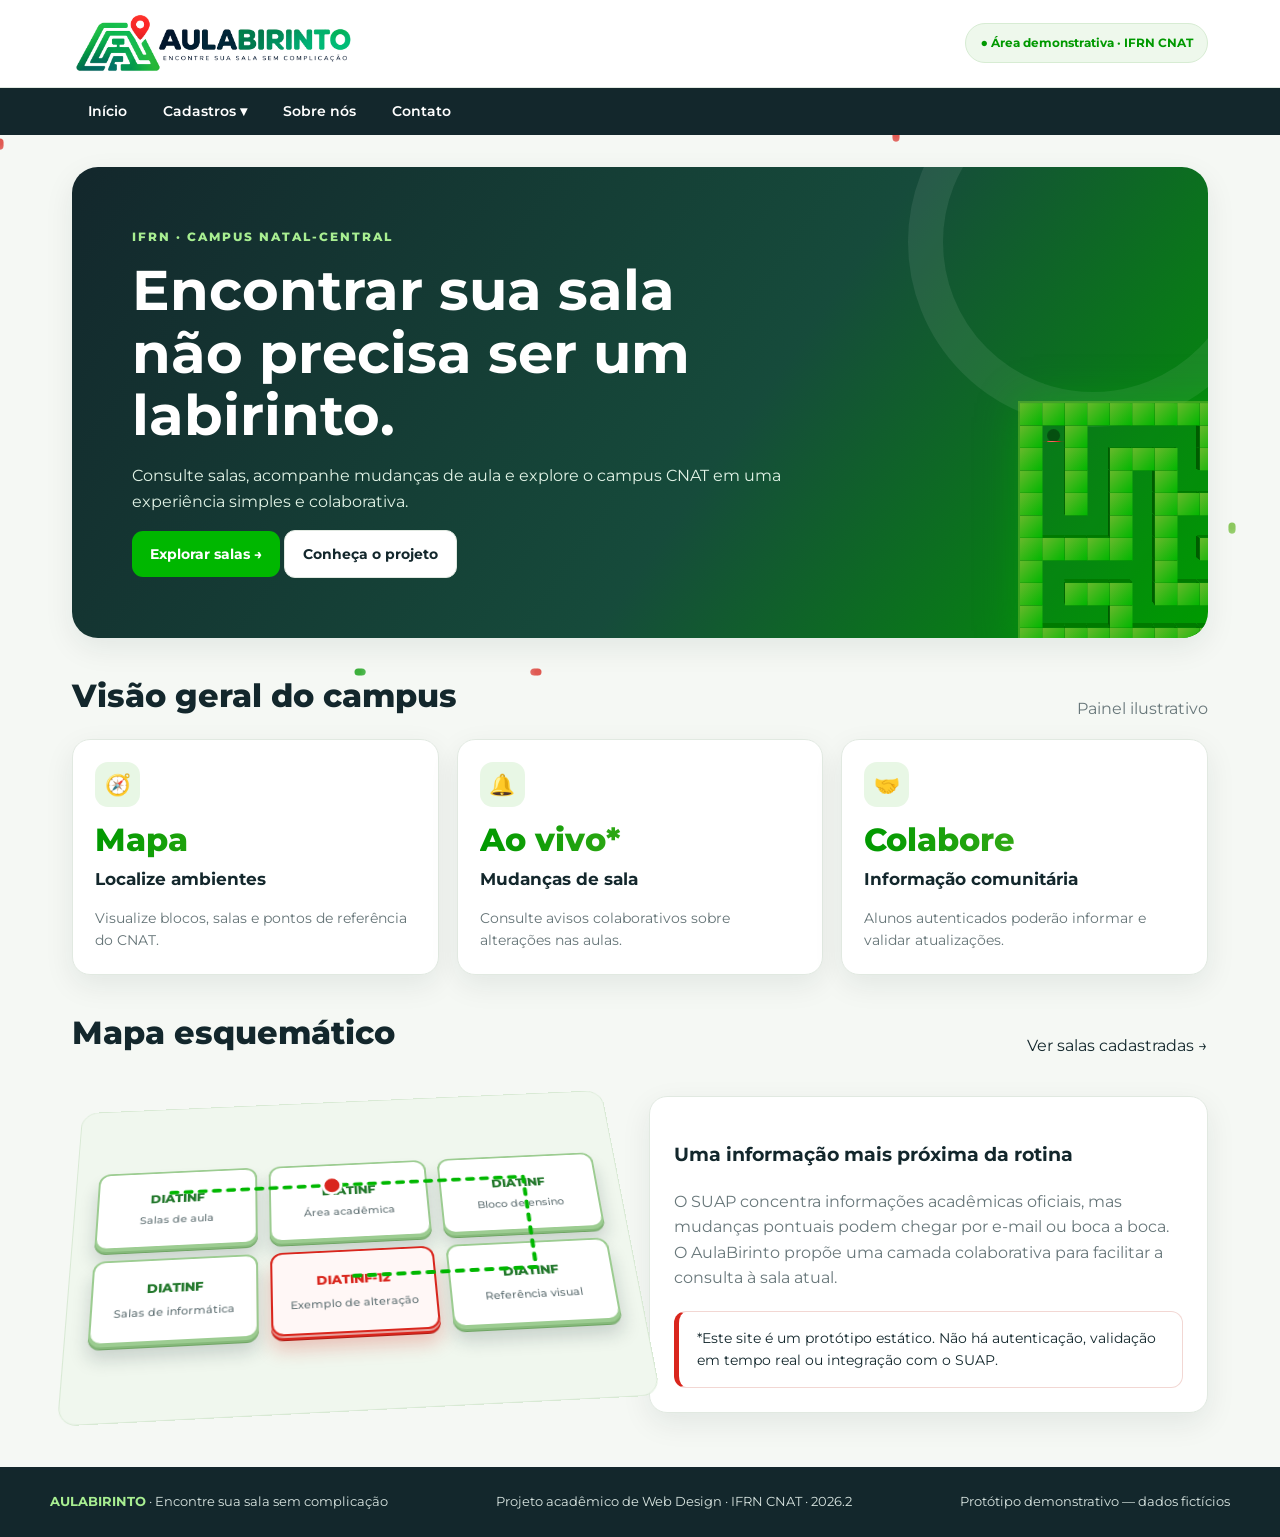
==== AulaBirinto_DIATINF_animado/index.html @ 0622b38f "Adiciona projeto Aula Birinto animado" ====
<!DOCTYPE html>
<html lang="pt-BR"><head><meta charset="UTF-8"><meta name="viewport" content="width=device-width, initial-scale=1.0"><meta name="description" content="AulaBirinto - encontre sua sala sem complicação no IFRN CNAT"><title>Início | AulaBirinto</title><link rel="stylesheet" href="css/styles.css"><link rel="stylesheet" href="css/animations.css"></head>
<body><header class="topbar"><div class="top-inner"><a class="brand" href="index.html"><img src="images/logo.png" alt="AulaBirinto — encontre sua sala sem complicação"></a><div class="user-chip">● Área demonstrativa · IFRN CNAT</div></div></header>
<nav aria-label="Navegação principal"><div class="nav-inner">
<a href="index.html">Início</a>
<div class="dropdown"><a class="dropdown-label" href="cadastro1.html">Cadastros ▾</a><div class="submenu">
<a href="cadastro1.html">Salas de aula</a><a href="cadastro2.html">Turmas</a><a href="cadastro3.html">Avisos de mudança</a></div></div>
<a href="sobre.html">Sobre nós</a><a href="contato.html">Contato</a></div></nav><main class="container"><section class="hero"><div class="eyebrow">IFRN · Campus Natal-Central</div><h1>Encontrar sua sala<br>não precisa ser um labirinto.</h1><p>Consulte salas, acompanhe mudanças de aula e explore o campus CNAT em uma experiência simples e colaborativa.</p><a class="btn" href="cadastro1.html">Explorar salas →</a> <a class="btn secondary" href="sobre.html">Conheça o projeto</a></section>
<div class="section-head"><h2>Visão geral do campus</h2><span class="muted">Painel ilustrativo</span></div>
<section class="cards"><article class="card"><div class="card-icon">🧭</div><div class="metric">Mapa</div><h3>Localize ambientes</h3><p>Visualize blocos, salas e pontos de referência do CNAT.</p></article><article class="card"><div class="card-icon">🔔</div><div class="metric">Ao vivo*</div><h3>Mudanças de sala</h3><p>Consulte avisos colaborativos sobre alterações nas aulas.</p></article><article class="card"><div class="card-icon">🤝</div><div class="metric">Colabore</div><h3>Informação comunitária</h3><p>Alunos autenticados poderão informar e validar atualizações.</p></article></section>
<div class="section-head"><h2>Mapa esquemático</h2><a href="cadastro1.html">Ver salas cadastradas →</a></div><section class="two-col"><div class="map-preview" aria-label="Representação esquemática dos blocos"><div class="block">DIATINF<small>Salas de aula</small></div><div class="block">DIATINF<small>Área acadêmica</small></div><div class="block">DIATINF<small>Bloco de ensino</small></div><div class="block">DIATINF<small>Salas de informática</small></div><div class="block highlight">DIATINF-12<small>Exemplo de alteração</small></div><div class="block">DIATINF<small>Referência visual</small></div></div><div class="panel"><h3>Uma informação mais próxima da rotina</h3><p class="muted">O SUAP concentra informações acadêmicas oficiais, mas mudanças pontuais podem chegar por e-mail ou boca a boca. O AulaBirinto propõe uma camada colaborativa para facilitar a consulta à sala atual.</p><div class="notice">*Este site é um protótipo estático. Não há autenticação, validação em tempo real ou integração com o SUAP.</div></div></section></main>
<footer><div class="footer-inner"><div><strong>AULABIRINTO</strong> · Encontre sua sala sem complicação</div><div>Projeto acadêmico de Web Design · IFRN CNAT · 2026.2</div><div>Protótipo demonstrativo — dados fictícios</div></div></footer><script src="js/animations.js" defer></script></body></html>
---- AulaBirinto_DIATINF_animado/css/styles.css ----
@import url('https://fonts.googleapis.com/css2?family=Montserrat:wght@400;500;600;700;800&display=swap');
:root{--green:#009900;--green2:#00b700;--lime:#68b92c;--red:#d9261d;--ink:#13272c;--taupe:#7f7460;--paper:#f5f8f4;--white:#fff;--line:#e1e9e1;--shadow:0 10px 30px rgba(19,39,44,.08);--radius:18px}
*{box-sizing:border-box}html{scroll-behavior:smooth}body{margin:0;font-family:Montserrat,Arial,sans-serif;background:var(--paper);color:var(--ink);line-height:1.6}a{color:inherit;text-decoration:none}a:hover{color:var(--green)}a:focus-visible,button:focus-visible,input:focus-visible,textarea:focus-visible{outline:3px solid var(--red);outline-offset:3px}
.topbar{background:#fff;border-bottom:1px solid var(--line);position:sticky;top:0;z-index:20}.top-inner{max-width:1180px;margin:auto;padding:12px 22px;display:flex;align-items:center;justify-content:space-between;gap:24px}.brand img{width:285px;max-width:100%;display:block}.user-chip{background:#eef8ec;border:1px solid #d7ecd3;color:var(--green);font-size:.78rem;font-weight:700;border-radius:30px;padding:9px 14px;white-space:nowrap}
nav{background:var(--ink);color:white}.nav-inner{max-width:1180px;margin:auto;padding:0 22px;display:flex;align-items:center;gap:4px}.nav-inner>a,.dropdown-label{display:block;padding:13px 16px;font-weight:600;font-size:.85rem;color:#fff}.nav-inner>a:hover,.dropdown-label:hover{background:#214147;color:#fff}.dropdown{position:relative}.submenu{display:none;position:absolute;top:100%;left:0;min-width:220px;background:white;color:var(--ink);box-shadow:var(--shadow);border:1px solid var(--line);border-radius:0 0 12px 12px;z-index:30}.submenu a{display:block;padding:12px 16px;font-size:.84rem}.submenu a:hover{background:#eff9ec;color:var(--green)}.dropdown:hover .submenu,.dropdown:focus-within .submenu{display:block}
.container{max-width:1180px;margin:0 auto;padding:32px 22px 54px}.hero{position:relative;overflow:hidden;background:linear-gradient(125deg,#13272c 0%,#164b3b 58%,#009900 100%);border-radius:26px;color:white;padding:clamp(28px,5vw,60px);box-shadow:var(--shadow)}.hero:after{content:"";position:absolute;width:300px;height:300px;border:35px solid rgba(255,255,255,.08);border-radius:50%;right:-70px;top:-110px}.eyebrow{color:#a8ee91;font-size:.76rem;letter-spacing:2px;text-transform:uppercase;font-weight:800}.hero h1{font-size:clamp(2rem,5vw,3.5rem);line-height:1.12;margin:12px 0 16px;max-width:700px}.hero p{max-width:650px;color:#e1f3e6}.btn{display:inline-flex;align-items:center;justify-content:center;background:var(--green2);color:white;padding:12px 18px;border-radius:11px;font-weight:700;font-size:.86rem;border:0;cursor:pointer;transition:.2s}.btn:hover{transform:translateY(-2px);background:var(--lime);color:#fff}.btn.secondary{background:white;color:var(--ink);border:1px solid var(--line)}
.section-head{display:flex;align-items:end;justify-content:space-between;gap:16px;margin:32px 0 18px}.section-head h2,.page-title{margin:0;font-size:clamp(1.45rem,3vw,2rem);font-weight:800}.muted{color:#68777a}.cards{display:grid;grid-template-columns:repeat(3,minmax(0,1fr));gap:18px}.card{background:white;border:1px solid var(--line);border-radius:var(--radius);padding:22px;box-shadow:var(--shadow);transition:transform .2s}.card:hover{transform:translateY(-3px)}.card-icon{width:45px;height:45px;border-radius:13px;background:#e8f7e5;display:grid;place-items:center;font-size:1.3rem;margin-bottom:12px}.card h3{margin:5px 0 8px;font-size:1.05rem}.metric{font-size:2rem;font-weight:800;color:var(--green);line-height:1.3}.card p{font-size:.88rem;color:#657477;margin-bottom:0}
.notice{background:#fff;border:1px solid #f2d7d3;border-left:5px solid var(--red);padding:15px 18px;border-radius:12px;margin-top:20px;font-size:.88rem}.page-intro{margin:8px 0 24px;max-width:780px;color:#657477}.panel{background:white;border:1px solid var(--line);border-radius:var(--radius);padding:24px;box-shadow:var(--shadow);margin-top:20px}.table-wrap{overflow-x:auto;border-radius:14px;border:1px solid var(--line);background:white}.data-table{width:100%;border-collapse:collapse;min-width:680px}.data-table th{background:#13272c;color:#fff;text-align:left;font-size:.78rem;letter-spacing:.3px;padding:15px}.data-table td{padding:14px 15px;border-bottom:1px solid var(--line);font-size:.84rem}.data-table tbody tr:nth-child(even){background:#f6faf5}.data-table tbody tr:hover{background:#eaf7e8}.status{display:inline-block;padding:5px 10px;border-radius:30px;font-size:.72rem;font-weight:800}.active{background:#e1f6df;color:#087c25}.pending{background:#fff3d7;color:#946100}.inactive{background:#fde6e3;color:#b42318}
.two-col{display:grid;grid-template-columns:1fr 1fr;gap:18px}.map-preview{min-height:300px;background:#f0f7ee;border:1px solid #d8e9d4;border-radius:18px;padding:22px;display:grid;grid-template-columns:repeat(3,1fr);gap:12px;align-content:center}.block{background:white;border:2px solid #9ccc91;border-radius:12px;padding:20px 8px;text-align:center;font-size:.8rem;font-weight:800;color:#23782c;box-shadow:0 4px 12px #13272c0c}.block.highlight{border-color:var(--red);color:var(--red);background:#fff7f6}.block small{display:block;font-weight:500;color:#647477;margin-top:5px}
ul.clean{padding-left:20px}ul.clean li{margin:8px 0}.contact-grid{display:grid;grid-template-columns:.8fr 1.2fr;gap:20px}.form-grid{display:grid;gap:14px}.form-grid label{font-size:.82rem;font-weight:700}.form-grid input,.form-grid textarea{width:100%;margin-top:6px;border:1px solid #cbd8d0;border-radius:10px;padding:12px;font:inherit;font-size:.9rem;background:#fbfdfb}.form-grid textarea{min-height:130px;resize:vertical}
footer{background:var(--ink);color:#d9e5e1;padding:25px 22px}.footer-inner{max-width:1180px;margin:auto;display:flex;justify-content:space-between;gap:15px;flex-wrap:wrap;font-size:.8rem}.footer-inner strong{color:#a8ee91}
@media(max-width:800px){.top-inner{flex-wrap:wrap}.brand img{width:250px}.nav-inner{flex-wrap:wrap;padding:0 10px}.nav-inner>a,.dropdown-label{padding:11px 12px}.cards{grid-template-columns:repeat(2,minmax(0,1fr))}.two-col,.contact-grid{grid-template-columns:1fr}.container{padding-top:24px}}
@media(max-width:520px){.top-inner{padding:10px 16px}.user-chip{font-size:.68rem}.nav-inner{gap:0}.nav-inner>a,.dropdown-label{font-size:.76rem;padding:10px 9px}.submenu{min-width:190px}.container{padding:20px 14px 38px}.hero{border-radius:18px;padding:25px 20px}.cards{grid-template-columns:1fr}.section-head{align-items:start;flex-direction:column}.panel{padding:17px}.map-preview{grid-template-columns:repeat(2,1fr);padding:14px}.footer-inner{flex-direction:column}}
@media(prefers-reduced-motion:reduce){*{scroll-behavior:auto!important;transition:none!important;animation:none!important}}
---- AulaBirinto_DIATINF_animado/css/animations.css ----
/* AulaBirinto / DIATINF — animações 2D e 3D (usa as cores e a fonte do styles.css) */
@keyframes up{from{opacity:0;transform:translateY(28px)}to{opacity:1;transform:none}}
@keyframes drop{from{opacity:0;transform:translateY(-100%)}to{opacity:1;transform:none}}
@keyframes rv{from{opacity:0;transform:var(--t,translateY(26px))}to{opacity:1;transform:none}}
@keyframes spin{to{transform:rotate(360deg)}}
@keyframes ping{0%{box-shadow:0 0 0 0 rgba(217,38,29,.45)}80%,100%{box-shadow:0 0 0 18px rgba(217,38,29,0)}}
@keyframes blink{50%{opacity:.25}}
@keyframes bob{from{transform:translateZ(4px)}to{transform:translateZ(20px)}}
@keyframes march{to{stroke-dashoffset:-28}}
@keyframes grow{from{transform:scale3d(1,1,.001)}to{transform:scale3d(1,1,1)}}
@keyframes m3spin{from{transform:translate(-50%,-50%) rotateX(58deg) rotateZ(-64deg)}to{transform:translate(-50%,-50%) rotateX(58deg) rotateZ(-14deg)}}
@keyframes pulse3{0%,100%{transform:scale(.7);opacity:.9}50%{transform:scale(1.25);opacity:.35}}

/* 2D — entrada e microinterações */
.topbar{animation:drop .6s cubic-bezier(.2,.7,.2,1) both}
nav{position:relative;z-index:10;animation:up .6s .15s backwards}
.brand img{transition:transform .3s}.brand:hover img{transform:scale(1.04) rotate(-1.5deg)}
.nav-inner>a,.dropdown-label{position:relative}
.nav-inner>a:after,.dropdown-label:after{content:"";position:absolute;left:16px;right:16px;bottom:6px;height:2px;background:var(--red);transform:scaleX(0);transform-origin:left;transition:transform .3s}
.nav-inner>a:hover:after,.dropdown-label:hover:after{transform:scaleX(1)}
.submenu{animation:up .25s both}
.user-chip{animation:blink 2.4s 1s 3}
main,footer{position:relative;z-index:1}
.bg-run{position:fixed;inset:0;width:100%;height:100%;z-index:0;pointer-events:none;opacity:.75}
.sp{position:fixed;top:0;left:0;height:3px;width:0;z-index:50;background:linear-gradient(90deg,var(--green2),var(--lime),var(--red))}
.hero{min-height:380px}.hero:after{animation:spin 40s linear infinite}
.hero>:not(.m3){position:relative;z-index:2;animation:up .8s cubic-bezier(.2,.7,.2,1) backwards}
.btn{position:relative;overflow:hidden}
.btn:before{content:"";position:absolute;top:0;left:-70%;width:50%;height:100%;background:linear-gradient(100deg,transparent,rgba(255,255,255,.55),transparent);transform:skewX(-20deg);transition:left .6s}
.btn:hover:before{left:130%}
.js .rv{opacity:0;transform:var(--t,translateY(26px))}
.js .rv.in{opacity:1;transform:none;animation:rv .7s cubic-bezier(.2,.7,.2,1) calc(var(--i,0)*90ms) backwards}
.card-icon{transition:transform .35s cubic-bezier(.3,1.8,.5,1),background .3s}
.card:hover .card-icon{transform:rotate(-12deg) scale(1.18);background:#cdeec6}
.metric{background:linear-gradient(90deg,var(--green),var(--lime),var(--green));background-size:200%;-webkit-background-clip:text;background-clip:text;color:transparent;animation:march 0s;transition:background-position 1s}
.card:hover .metric{background-position:100%}
.status:before{content:"";display:inline-block;width:6px;height:6px;border-radius:50%;background:currentColor;margin-right:6px;vertical-align:middle;animation:blink 1.8s infinite}
.data-table tbody tr{transition:background .2s,box-shadow .2s}.data-table tbody tr:hover{box-shadow:inset 4px 0 0 var(--green2)}
.form-grid input,.form-grid textarea{transition:border-color .2s,box-shadow .3s,transform .2s}
.form-grid input:focus,.form-grid textarea:focus{outline:0;border-color:var(--green2);box-shadow:0 0 0 4px rgba(0,183,0,.15);transform:translateY(-2px)}
.notice{transition:transform .25s,box-shadow .25s}.notice:hover{transform:translateX(5px);box-shadow:var(--shadow)}

/* 3D — mapa esquemático em perspectiva + rota animada */
.map-preview{position:relative;perspective:none;transform:perspective(900px) rotateX(24deg) rotateZ(-3deg);transform-style:preserve-3d;transition:transform .6s}
.map-preview:hover{transform:perspective(900px) rotateX(10deg) rotateZ(0)}
.map-preview .block{transform-style:preserve-3d;box-shadow:0 1px 0 #9ccc91,0 2px 0 #9ccc91,0 3px 0 #86b97b,0 4px 0 #86b97b,0 5px 0 #6fa564,0 14px 18px rgba(19,39,44,.18);animation:bob 3.4s ease-in-out infinite alternate}
.map-preview .block:nth-child(2n){animation-delay:-1.1s}.map-preview .block:nth-child(3n){animation-delay:-2.2s}
.map-preview .block.highlight{box-shadow:0 1px 0 #e8a29d,0 2px 0 #e8a29d,0 3px 0 #d9261d,0 4px 0 #d9261d,0 5px 0 #b01c15,0 14px 18px rgba(217,38,29,.25)}
.route{position:absolute;inset:0;width:100%;height:100%;pointer-events:none;transform:translateZ(34px);overflow:visible}
.rt{fill:none;stroke:var(--green2);stroke-width:4;stroke-linecap:round;stroke-linejoin:round;stroke-dasharray:6 8;animation:march 1s linear infinite}
.rp{fill:var(--red);stroke:#fff;stroke-width:3}

/* 3D — labirinto isométrico (JS) */
.m3{position:absolute;perspective:900px;pointer-events:none;z-index:1}
.hero-m3{right:2%;top:50%;width:330px;height:330px;margin-top:-165px}
.page-m3{right:24px;top:6px;width:190px;height:190px;opacity:.9}
.m3-board{position:absolute;left:50%;top:50%;transform-style:preserve-3d;animation:m3spin 14s ease-in-out infinite alternate;background:rgba(0,183,0,.1);outline:2px solid rgba(104,185,44,.55);box-shadow:0 0 40px rgba(0,183,0,.35)}
.page-m3 .m3-board{background:rgba(0,153,0,.08);outline-color:rgba(0,153,0,.4);box-shadow:none}
.w{position:absolute;transform-style:preserve-3d;animation:grow .7s cubic-bezier(.2,.8,.3,1) var(--d) backwards}
.m3-board.out .w{animation:grow .5s ease-in calc(var(--d)*.5) reverse forwards}
.w i{position:absolute;display:block}
.w .t{inset:0;transform:translateZ(var(--h));background:linear-gradient(135deg,#68b92c,#00b700)}
.w .s{left:0;width:100%;height:var(--h);top:100%;transform-origin:0 0;transform:rotateX(90deg);background:#007a00}
.w .n{left:0;width:100%;height:var(--h);bottom:100%;transform-origin:0 100%;transform:rotateX(-90deg);background:#007a00}
.w .e{top:0;height:100%;width:var(--h);left:100%;transform-origin:0 0;transform:rotateY(-90deg);background:#005c00}
.w .o{top:0;height:100%;width:var(--h);right:100%;transform-origin:100% 0;transform:rotateY(90deg);background:#005c00}
.m3 .go{position:absolute;transform:translateZ(1px);border-radius:6px;background:var(--red);box-shadow:0 0 18px var(--red);animation:pulse3 1.6s infinite}
.m3 .pin{position:absolute;left:0;top:0;transform-style:preserve-3d}
.m3 .pin b{position:absolute;border-radius:50%;transform-origin:50% 100%;transform:rotateX(-90deg);background:radial-gradient(circle at 35% 30%,#ff8a80,var(--red) 55%,#7d120c);box-shadow:0 0 14px rgba(217,38,29,.8)}
.m3 .pin u{position:absolute;border-radius:50%;background:rgba(0,0,0,.35);transform:translateZ(1px)}
@media(max-width:980px){.hero-m3{opacity:.3}.page-m3{display:none}}
@media(max-width:560px){.hero-m3{display:none}.map-preview{transform:perspective(900px) rotateX(14deg)}}
@media(prefers-reduced-motion:reduce){.bg-run{display:none}.js .rv{opacity:1;transform:none}.map-preview,.map-preview:hover{transform:none}}
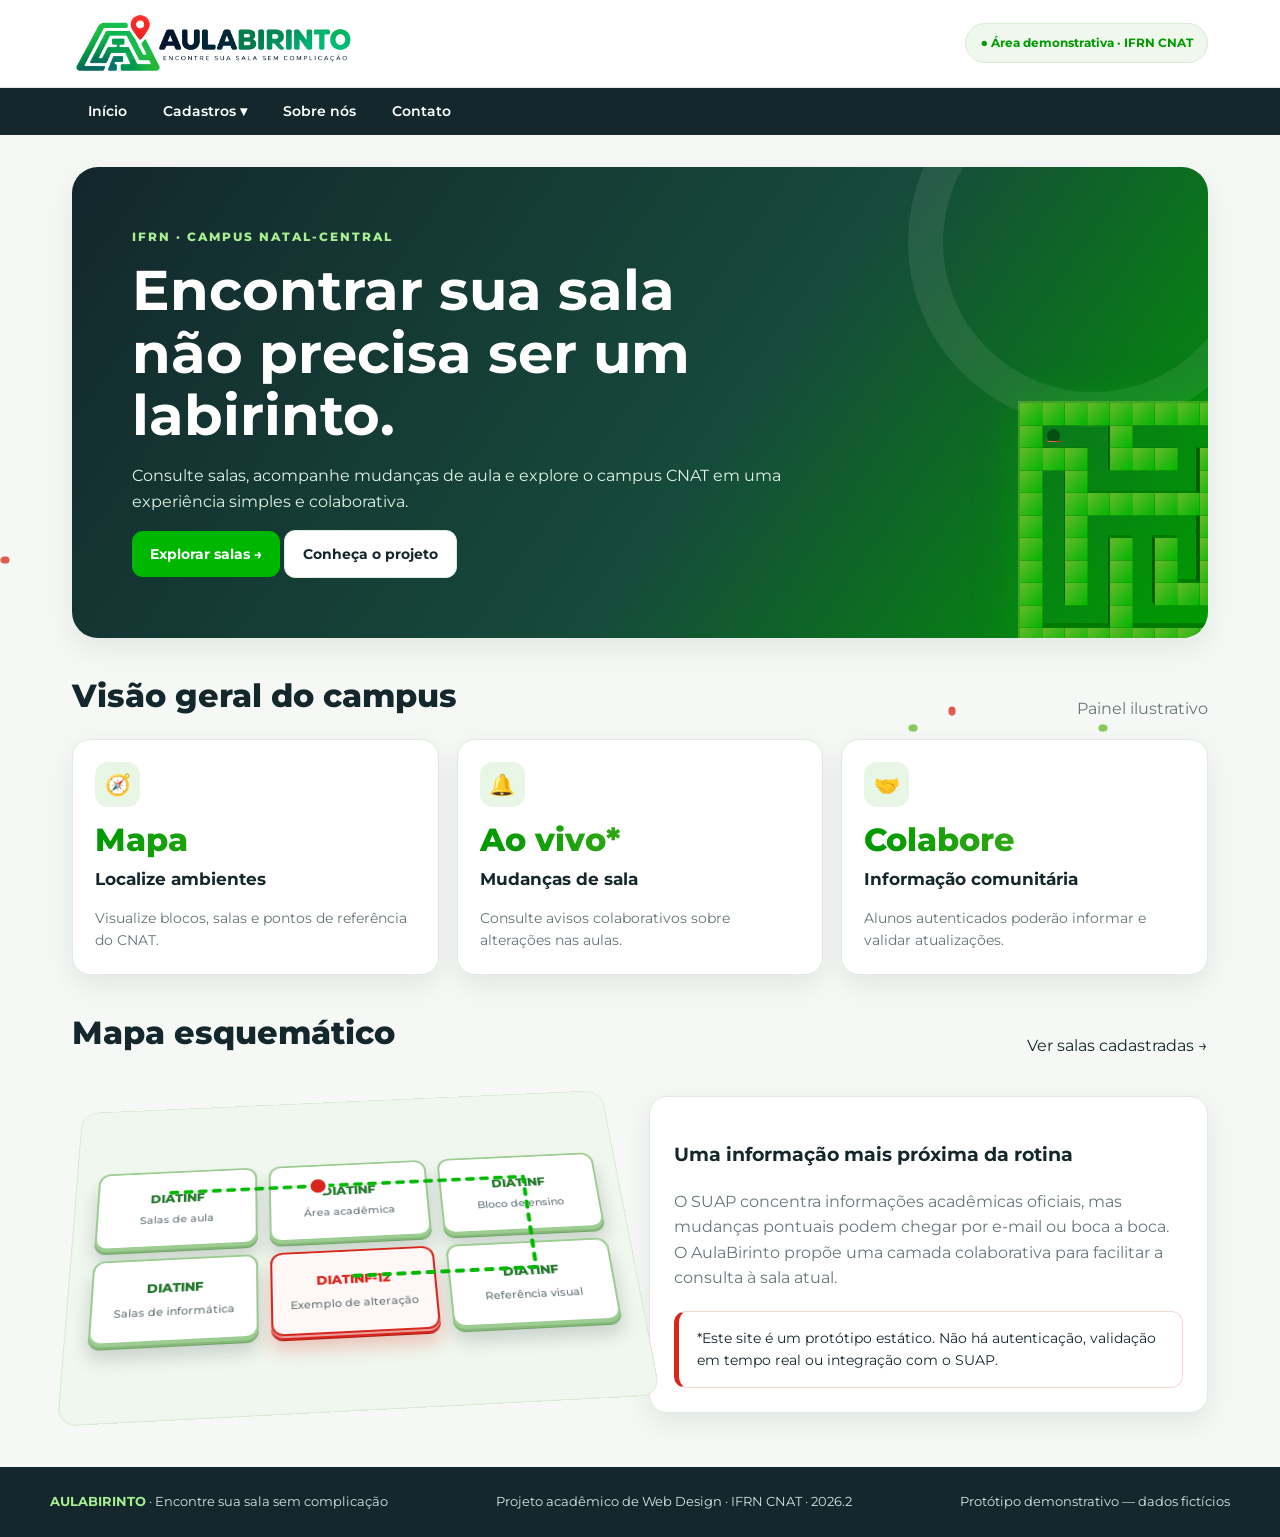
==== commit 1b50951a: "atualizando" ====
--- a/AulaBirinto_DIATINF_animado/index.html
+++ b/AulaBirinto_DIATINF_animado/index.html
@@ -1,12 +1,222 @@
 <!DOCTYPE html>
-<html lang="pt-BR"><head><meta charset="UTF-8"><meta name="viewport" content="width=device-width, initial-scale=1.0"><meta name="description" content="AulaBirinto - encontre sua sala sem complicação no IFRN CNAT"><title>Início | AulaBirinto</title><link rel="stylesheet" href="css/styles.css"><link rel="stylesheet" href="css/animations.css"></head>
-<body><header class="topbar"><div class="top-inner"><a class="brand" href="index.html"><img src="images/logo.png" alt="AulaBirinto — encontre sua sala sem complicação"></a><div class="user-chip">● Área demonstrativa · IFRN CNAT</div></div></header>
-<nav aria-label="Navegação principal"><div class="nav-inner">
-<a href="index.html">Início</a>
-<div class="dropdown"><a class="dropdown-label" href="cadastro1.html">Cadastros ▾</a><div class="submenu">
-<a href="cadastro1.html">Salas de aula</a><a href="cadastro2.html">Turmas</a><a href="cadastro3.html">Avisos de mudança</a></div></div>
-<a href="sobre.html">Sobre nós</a><a href="contato.html">Contato</a></div></nav><main class="container"><section class="hero"><div class="eyebrow">IFRN · Campus Natal-Central</div><h1>Encontrar sua sala<br>não precisa ser um labirinto.</h1><p>Consulte salas, acompanhe mudanças de aula e explore o campus CNAT em uma experiência simples e colaborativa.</p><a class="btn" href="cadastro1.html">Explorar salas →</a> <a class="btn secondary" href="sobre.html">Conheça o projeto</a></section>
-<div class="section-head"><h2>Visão geral do campus</h2><span class="muted">Painel ilustrativo</span></div>
-<section class="cards"><article class="card"><div class="card-icon">🧭</div><div class="metric">Mapa</div><h3>Localize ambientes</h3><p>Visualize blocos, salas e pontos de referência do CNAT.</p></article><article class="card"><div class="card-icon">🔔</div><div class="metric">Ao vivo*</div><h3>Mudanças de sala</h3><p>Consulte avisos colaborativos sobre alterações nas aulas.</p></article><article class="card"><div class="card-icon">🤝</div><div class="metric">Colabore</div><h3>Informação comunitária</h3><p>Alunos autenticados poderão informar e validar atualizações.</p></article></section>
-<div class="section-head"><h2>Mapa esquemático</h2><a href="cadastro1.html">Ver salas cadastradas →</a></div><section class="two-col"><div class="map-preview" aria-label="Representação esquemática dos blocos"><div class="block">DIATINF<small>Salas de aula</small></div><div class="block">DIATINF<small>Área acadêmica</small></div><div class="block">DIATINF<small>Bloco de ensino</small></div><div class="block">DIATINF<small>Salas de informática</small></div><div class="block highlight">DIATINF-12<small>Exemplo de alteração</small></div><div class="block">DIATINF<small>Referência visual</small></div></div><div class="panel"><h3>Uma informação mais próxima da rotina</h3><p class="muted">O SUAP concentra informações acadêmicas oficiais, mas mudanças pontuais podem chegar por e-mail ou boca a boca. O AulaBirinto propõe uma camada colaborativa para facilitar a consulta à sala atual.</p><div class="notice">*Este site é um protótipo estático. Não há autenticação, validação em tempo real ou integração com o SUAP.</div></div></section></main>
-<footer><div class="footer-inner"><div><strong>AULABIRINTO</strong> · Encontre sua sala sem complicação</div><div>Projeto acadêmico de Web Design · IFRN CNAT · 2026.2</div><div>Protótipo demonstrativo — dados fictícios</div></div></footer><script src="js/animations.js" defer></script></body></html>+<html lang="pt-BR">
+
+<head>
+    <meta charset="UTF-8">
+    <meta name="viewport" content="width=device-width, initial-scale=1.0">
+
+    <meta name="description" content="AulaBirinto - encontre sua sala sem complicação no IFRN CNAT">
+
+    <title>Início | AulaBirinto</title>
+
+    <link rel="stylesheet" href="css/styles.css">
+    <link rel="stylesheet" href="css/animations.css">
+</head>
+
+<body>
+
+    <!-- Cabeçalho -->
+    <header class="topbar">
+        <div class="top-inner">
+
+            <a class="brand" href="index.html">
+                <img src="images/logo.png" alt="AulaBirinto — encontre sua sala sem complicação">
+            </a>
+
+            <div class="user-chip">
+                ● Área demonstrativa · IFRN CNAT
+            </div>
+
+        </div>
+    </header>
+
+    <!-- Menu de navegação -->
+    <nav aria-label="Navegação principal">
+        <div class="nav-inner">
+
+            <a href="index.html">Início</a>
+
+            <div class="dropdown">
+                <a class="dropdown-label" href="cadastro1.html">
+                    Cadastros ▾
+                </a>
+
+                <div class="submenu">
+                    <a href="cadastro1.html">Salas de aula</a>
+                    <a href="cadastro2.html">Turmas</a>
+                    <a href="cadastro3.html">Avisos de mudança</a>
+                </div>
+            </div>
+
+            <a href="sobre.html">Sobre nós</a>
+            <a href="contato.html">Contato</a>
+
+        </div>
+    </nav>
+
+    <!-- Conteúdo principal -->
+    <main class="container">
+
+        <!-- Seção inicial -->
+        <section class="hero">
+
+            <div class="eyebrow">
+                IFRN · Campus Natal-Central
+            </div>
+
+            <h1>
+                Encontrar sua sala<br>
+                não precisa ser um labirinto.
+            </h1>
+
+            <p>
+                Consulte salas, acompanhe mudanças de aula e explore
+                o campus CNAT em uma experiência simples e colaborativa.
+            </p>
+
+            <a class="btn" href="cadastro1.html">
+                Explorar salas →
+            </a>
+
+            <a class="btn secondary" href="sobre.html">
+                Conheça o projeto
+            </a>
+
+        </section>
+
+        <!-- Visão geral -->
+        <div class="section-head">
+            <h2>Visão geral do campus</h2>
+            <span class="muted">Painel ilustrativo</span>
+        </div>
+
+        <section class="cards">
+
+            <article class="card">
+                <div class="card-icon">🧭</div>
+                <div class="metric">Mapa</div>
+
+                <h3>Localize ambientes</h3>
+
+                <p>
+                    Visualize blocos, salas e pontos de referência do CNAT.
+                </p>
+            </article>
+
+            <article class="card">
+                <div class="card-icon">🔔</div>
+                <div class="metric">Ao vivo*</div>
+
+                <h3>Mudanças de sala</h3>
+
+                <p>
+                    Consulte avisos colaborativos sobre alterações nas aulas.
+                </p>
+            </article>
+
+            <article class="card">
+                <div class="card-icon">🤝</div>
+                <div class="metric">Colabore</div>
+
+                <h3>Informação comunitária</h3>
+
+                <p>
+                    Alunos autenticados poderão informar e validar atualizações.
+                </p>
+            </article>
+
+        </section>
+
+        <!-- Mapa esquemático -->
+        <div class="section-head">
+            <h2>Mapa esquemático</h2>
+
+            <a href="cadastro1.html">
+                Ver salas cadastradas →
+            </a>
+        </div>
+
+        <section class="two-col">
+
+            <div class="map-preview" aria-label="Representação esquemática dos blocos">
+
+                <div class="block">
+                    DIATINF
+                    <small>Salas de aula</small>
+                </div>
+
+                <div class="block">
+                    DIATINF
+                    <small>Área acadêmica</small>
+                </div>
+
+                <div class="block">
+                    DIATINF
+                    <small>Bloco de ensino</small>
+                </div>
+
+                <div class="block">
+                    DIATINF
+                    <small>Salas de informática</small>
+                </div>
+
+                <div class="block highlight">
+                    DIATINF-12
+                    <small>Exemplo de alteração</small>
+                </div>
+
+                <div class="block">
+                    DIATINF
+                    <small>Referência visual</small>
+                </div>
+
+            </div>
+
+            <div class="panel">
+
+                <h3>Uma informação mais próxima da rotina</h3>
+
+                <p class="muted">
+                    O SUAP concentra informações acadêmicas oficiais,
+                    mas mudanças pontuais podem chegar por e-mail ou
+                    boca a boca. O AulaBirinto propõe uma camada
+                    colaborativa para facilitar a consulta à sala atual.
+                </p>
+
+                <div class="notice">
+                    *Este site é um protótipo estático. Não há autenticação,
+                    validação em tempo real ou integração com o SUAP.
+                </div>
+
+            </div>
+
+        </section>
+
+    </main>
+
+    <!-- Rodapé -->
+    <footer>
+        <div class="footer-inner">
+
+            <div>
+                <strong>AULABIRINTO</strong>
+                · Encontre sua sala sem complicação
+            </div>
+
+            <div>
+                Projeto acadêmico de Web Design · IFRN CNAT · 2026.2
+            </div>
+
+            <div>
+                Protótipo demonstrativo — dados fictícios
+            </div>
+
+        </div>
+    </footer>
+
+    <!-- Scripts -->
+    <script src="js/animations.js" defer></script>
+
+</body>
+
+</html>
--- a/AulaBirinto_DIATINF_animado/css/styles.css
+++ b/AulaBirinto_DIATINF_animado/css/styles.css
@@ -1,14 +1,571 @@
 @import url('https://fonts.googleapis.com/css2?family=Montserrat:wght@400;500;600;700;800&display=swap');
-:root{--green:#009900;--green2:#00b700;--lime:#68b92c;--red:#d9261d;--ink:#13272c;--taupe:#7f7460;--paper:#f5f8f4;--white:#fff;--line:#e1e9e1;--shadow:0 10px 30px rgba(19,39,44,.08);--radius:18px}
-*{box-sizing:border-box}html{scroll-behavior:smooth}body{margin:0;font-family:Montserrat,Arial,sans-serif;background:var(--paper);color:var(--ink);line-height:1.6}a{color:inherit;text-decoration:none}a:hover{color:var(--green)}a:focus-visible,button:focus-visible,input:focus-visible,textarea:focus-visible{outline:3px solid var(--red);outline-offset:3px}
-.topbar{background:#fff;border-bottom:1px solid var(--line);position:sticky;top:0;z-index:20}.top-inner{max-width:1180px;margin:auto;padding:12px 22px;display:flex;align-items:center;justify-content:space-between;gap:24px}.brand img{width:285px;max-width:100%;display:block}.user-chip{background:#eef8ec;border:1px solid #d7ecd3;color:var(--green);font-size:.78rem;font-weight:700;border-radius:30px;padding:9px 14px;white-space:nowrap}
-nav{background:var(--ink);color:white}.nav-inner{max-width:1180px;margin:auto;padding:0 22px;display:flex;align-items:center;gap:4px}.nav-inner>a,.dropdown-label{display:block;padding:13px 16px;font-weight:600;font-size:.85rem;color:#fff}.nav-inner>a:hover,.dropdown-label:hover{background:#214147;color:#fff}.dropdown{position:relative}.submenu{display:none;position:absolute;top:100%;left:0;min-width:220px;background:white;color:var(--ink);box-shadow:var(--shadow);border:1px solid var(--line);border-radius:0 0 12px 12px;z-index:30}.submenu a{display:block;padding:12px 16px;font-size:.84rem}.submenu a:hover{background:#eff9ec;color:var(--green)}.dropdown:hover .submenu,.dropdown:focus-within .submenu{display:block}
-.container{max-width:1180px;margin:0 auto;padding:32px 22px 54px}.hero{position:relative;overflow:hidden;background:linear-gradient(125deg,#13272c 0%,#164b3b 58%,#009900 100%);border-radius:26px;color:white;padding:clamp(28px,5vw,60px);box-shadow:var(--shadow)}.hero:after{content:"";position:absolute;width:300px;height:300px;border:35px solid rgba(255,255,255,.08);border-radius:50%;right:-70px;top:-110px}.eyebrow{color:#a8ee91;font-size:.76rem;letter-spacing:2px;text-transform:uppercase;font-weight:800}.hero h1{font-size:clamp(2rem,5vw,3.5rem);line-height:1.12;margin:12px 0 16px;max-width:700px}.hero p{max-width:650px;color:#e1f3e6}.btn{display:inline-flex;align-items:center;justify-content:center;background:var(--green2);color:white;padding:12px 18px;border-radius:11px;font-weight:700;font-size:.86rem;border:0;cursor:pointer;transition:.2s}.btn:hover{transform:translateY(-2px);background:var(--lime);color:#fff}.btn.secondary{background:white;color:var(--ink);border:1px solid var(--line)}
-.section-head{display:flex;align-items:end;justify-content:space-between;gap:16px;margin:32px 0 18px}.section-head h2,.page-title{margin:0;font-size:clamp(1.45rem,3vw,2rem);font-weight:800}.muted{color:#68777a}.cards{display:grid;grid-template-columns:repeat(3,minmax(0,1fr));gap:18px}.card{background:white;border:1px solid var(--line);border-radius:var(--radius);padding:22px;box-shadow:var(--shadow);transition:transform .2s}.card:hover{transform:translateY(-3px)}.card-icon{width:45px;height:45px;border-radius:13px;background:#e8f7e5;display:grid;place-items:center;font-size:1.3rem;margin-bottom:12px}.card h3{margin:5px 0 8px;font-size:1.05rem}.metric{font-size:2rem;font-weight:800;color:var(--green);line-height:1.3}.card p{font-size:.88rem;color:#657477;margin-bottom:0}
-.notice{background:#fff;border:1px solid #f2d7d3;border-left:5px solid var(--red);padding:15px 18px;border-radius:12px;margin-top:20px;font-size:.88rem}.page-intro{margin:8px 0 24px;max-width:780px;color:#657477}.panel{background:white;border:1px solid var(--line);border-radius:var(--radius);padding:24px;box-shadow:var(--shadow);margin-top:20px}.table-wrap{overflow-x:auto;border-radius:14px;border:1px solid var(--line);background:white}.data-table{width:100%;border-collapse:collapse;min-width:680px}.data-table th{background:#13272c;color:#fff;text-align:left;font-size:.78rem;letter-spacing:.3px;padding:15px}.data-table td{padding:14px 15px;border-bottom:1px solid var(--line);font-size:.84rem}.data-table tbody tr:nth-child(even){background:#f6faf5}.data-table tbody tr:hover{background:#eaf7e8}.status{display:inline-block;padding:5px 10px;border-radius:30px;font-size:.72rem;font-weight:800}.active{background:#e1f6df;color:#087c25}.pending{background:#fff3d7;color:#946100}.inactive{background:#fde6e3;color:#b42318}
-.two-col{display:grid;grid-template-columns:1fr 1fr;gap:18px}.map-preview{min-height:300px;background:#f0f7ee;border:1px solid #d8e9d4;border-radius:18px;padding:22px;display:grid;grid-template-columns:repeat(3,1fr);gap:12px;align-content:center}.block{background:white;border:2px solid #9ccc91;border-radius:12px;padding:20px 8px;text-align:center;font-size:.8rem;font-weight:800;color:#23782c;box-shadow:0 4px 12px #13272c0c}.block.highlight{border-color:var(--red);color:var(--red);background:#fff7f6}.block small{display:block;font-weight:500;color:#647477;margin-top:5px}
-ul.clean{padding-left:20px}ul.clean li{margin:8px 0}.contact-grid{display:grid;grid-template-columns:.8fr 1.2fr;gap:20px}.form-grid{display:grid;gap:14px}.form-grid label{font-size:.82rem;font-weight:700}.form-grid input,.form-grid textarea{width:100%;margin-top:6px;border:1px solid #cbd8d0;border-radius:10px;padding:12px;font:inherit;font-size:.9rem;background:#fbfdfb}.form-grid textarea{min-height:130px;resize:vertical}
-footer{background:var(--ink);color:#d9e5e1;padding:25px 22px}.footer-inner{max-width:1180px;margin:auto;display:flex;justify-content:space-between;gap:15px;flex-wrap:wrap;font-size:.8rem}.footer-inner strong{color:#a8ee91}
-@media(max-width:800px){.top-inner{flex-wrap:wrap}.brand img{width:250px}.nav-inner{flex-wrap:wrap;padding:0 10px}.nav-inner>a,.dropdown-label{padding:11px 12px}.cards{grid-template-columns:repeat(2,minmax(0,1fr))}.two-col,.contact-grid{grid-template-columns:1fr}.container{padding-top:24px}}
-@media(max-width:520px){.top-inner{padding:10px 16px}.user-chip{font-size:.68rem}.nav-inner{gap:0}.nav-inner>a,.dropdown-label{font-size:.76rem;padding:10px 9px}.submenu{min-width:190px}.container{padding:20px 14px 38px}.hero{border-radius:18px;padding:25px 20px}.cards{grid-template-columns:1fr}.section-head{align-items:start;flex-direction:column}.panel{padding:17px}.map-preview{grid-template-columns:repeat(2,1fr);padding:14px}.footer-inner{flex-direction:column}}
-@media(prefers-reduced-motion:reduce){*{scroll-behavior:auto!important;transition:none!important;animation:none!important}}
+
+:root {
+    --green: #009900;
+    --green2: #00b700;
+    --lime: #68b92c;
+    --red: #d9261d;
+    --ink: #13272c;
+    --taupe: #7f7460;
+    --paper: #f5f8f4;
+    --white: #fff;
+    --line: #e1e9e1;
+    --shadow: 0 10px 30px rgba(19, 39, 44, .08);
+    --radius: 18px
+}
+
+* {
+    box-sizing: border-box
+}
+
+html {
+    scroll-behavior: smooth
+}
+
+body {
+    margin: 0;
+    font-family: Montserrat, Arial, sans-serif;
+    background: var(--paper);
+    color: var(--ink);
+    line-height: 1.6
+}
+
+a {
+    color: inherit;
+    text-decoration: none
+}
+
+a:hover {
+    color: var(--green)
+}
+
+a:focus-visible,
+button:focus-visible,
+input:focus-visible,
+textarea:focus-visible {
+    outline: 3px solid var(--red);
+    outline-offset: 3px
+}
+
+.topbar {
+    background: #fff;
+    border-bottom: 1px solid var(--line);
+    position: sticky;
+    top: 0;
+    z-index: 20
+}
+
+.top-inner {
+    max-width: 1180px;
+    margin: auto;
+    padding: 12px 22px;
+    display: flex;
+    align-items: center;
+    justify-content: space-between;
+    gap: 24px
+}
+
+.brand img {
+    width: 285px;
+    max-width: 100%;
+    display: block
+}
+
+.user-chip {
+    background: #eef8ec;
+    border: 1px solid #d7ecd3;
+    color: var(--green);
+    font-size: .78rem;
+    font-weight: 700;
+    border-radius: 30px;
+    padding: 9px 14px;
+    white-space: nowrap
+}
+
+nav {
+    background: var(--ink);
+    color: white
+}
+
+.nav-inner {
+    max-width: 1180px;
+    margin: auto;
+    padding: 0 22px;
+    display: flex;
+    align-items: center;
+    gap: 4px
+}
+
+.nav-inner>a,
+.dropdown-label {
+    display: block;
+    padding: 13px 16px;
+    font-weight: 600;
+    font-size: .85rem;
+    color: #fff
+}
+
+.nav-inner>a:hover,
+.dropdown-label:hover {
+    background: #214147;
+    color: #fff
+}
+
+.dropdown {
+    position: relative
+}
+
+.submenu {
+    display: none;
+    position: absolute;
+    top: 100%;
+    left: 0;
+    min-width: 220px;
+    background: white;
+    color: var(--ink);
+    box-shadow: var(--shadow);
+    border: 1px solid var(--line);
+    border-radius: 0 0 12px 12px;
+    z-index: 30
+}
+
+.submenu a {
+    display: block;
+    padding: 12px 16px;
+    font-size: .84rem
+}
+
+.submenu a:hover {
+    background: #eff9ec;
+    color: var(--green)
+}
+
+.dropdown:hover .submenu,
+.dropdown:focus-within .submenu {
+    display: block
+}
+
+.container {
+    max-width: 1180px;
+    margin: 0 auto;
+    padding: 32px 22px 54px
+}
+
+.hero {
+    position: relative;
+    overflow: hidden;
+    background: linear-gradient(125deg, #13272c 0%, #164b3b 58%, #009900 100%);
+    border-radius: 26px;
+    color: white;
+    padding: clamp(28px, 5vw, 60px);
+    box-shadow: var(--shadow)
+}
+
+.hero:after {
+    content: "";
+    position: absolute;
+    width: 300px;
+    height: 300px;
+    border: 35px solid rgba(255, 255, 255, .08);
+    border-radius: 50%;
+    right: -70px;
+    top: -110px
+}
+
+.eyebrow {
+    color: #a8ee91;
+    font-size: .76rem;
+    letter-spacing: 2px;
+    text-transform: uppercase;
+    font-weight: 800
+}
+
+.hero h1 {
+    font-size: clamp(2rem, 5vw, 3.5rem);
+    line-height: 1.12;
+    margin: 12px 0 16px;
+    max-width: 700px
+}
+
+.hero p {
+    max-width: 650px;
+    color: #e1f3e6
+}
+
+.btn {
+    display: inline-flex;
+    align-items: center;
+    justify-content: center;
+    background: var(--green2);
+    color: white;
+    padding: 12px 18px;
+    border-radius: 11px;
+    font-weight: 700;
+    font-size: .86rem;
+    border: 0;
+    cursor: pointer;
+    transition: .2s
+}
+
+.btn:hover {
+    transform: translateY(-2px);
+    background: var(--lime);
+    color: #fff
+}
+
+.btn.secondary {
+    background: white;
+    color: var(--ink);
+    border: 1px solid var(--line)
+}
+
+.section-head {
+    display: flex;
+    align-items: end;
+    justify-content: space-between;
+    gap: 16px;
+    margin: 32px 0 18px
+}
+
+.section-head h2,
+.page-title {
+    margin: 0;
+    font-size: clamp(1.45rem, 3vw, 2rem);
+    font-weight: 800
+}
+
+.muted {
+    color: #68777a
+}
+
+.cards {
+    display: grid;
+    grid-template-columns: repeat(3, minmax(0, 1fr));
+    gap: 18px
+}
+
+.card {
+    background: white;
+    border: 1px solid var(--line);
+    border-radius: var(--radius);
+    padding: 22px;
+    box-shadow: var(--shadow);
+    transition: transform .2s
+}
+
+.card:hover {
+    transform: translateY(-3px)
+}
+
+.card-icon {
+    width: 45px;
+    height: 45px;
+    border-radius: 13px;
+    background: #e8f7e5;
+    display: grid;
+    place-items: center;
+    font-size: 1.3rem;
+    margin-bottom: 12px
+}
+
+.card h3 {
+    margin: 5px 0 8px;
+    font-size: 1.05rem
+}
+
+.metric {
+    font-size: 2rem;
+    font-weight: 800;
+    color: var(--green);
+    line-height: 1.3
+}
+
+.card p {
+    font-size: .88rem;
+    color: #657477;
+    margin-bottom: 0
+}
+
+.notice {
+    background: #fff;
+    border: 1px solid #f2d7d3;
+    border-left: 5px solid var(--red);
+    padding: 15px 18px;
+    border-radius: 12px;
+    margin-top: 20px;
+    font-size: .88rem
+}
+
+.page-intro {
+    margin: 8px 0 24px;
+    max-width: 780px;
+    color: #657477
+}
+
+.panel {
+    background: white;
+    border: 1px solid var(--line);
+    border-radius: var(--radius);
+    padding: 24px;
+    box-shadow: var(--shadow);
+    margin-top: 20px
+}
+
+.table-wrap {
+    overflow-x: auto;
+    border-radius: 14px;
+    border: 1px solid var(--line);
+    background: white
+}
+
+.data-table {
+    width: 100%;
+    border-collapse: collapse;
+    min-width: 680px
+}
+
+.data-table th {
+    background: #13272c;
+    color: #fff;
+    text-align: left;
+    font-size: .78rem;
+    letter-spacing: .3px;
+    padding: 15px
+}
+
+.data-table td {
+    padding: 14px 15px;
+    border-bottom: 1px solid var(--line);
+    font-size: .84rem
+}
+
+.data-table tbody tr:nth-child(even) {
+    background: #f6faf5
+}
+
+.data-table tbody tr:hover {
+    background: #eaf7e8
+}
+
+.status {
+    display: inline-block;
+    padding: 5px 10px;
+    border-radius: 30px;
+    font-size: .72rem;
+    font-weight: 800
+}
+
+.active {
+    background: #e1f6df;
+    color: #087c25
+}
+
+.pending {
+    background: #fff3d7;
+    color: #946100
+}
+
+.inactive {
+    background: #fde6e3;
+    color: #b42318
+}
+
+.two-col {
+    display: grid;
+    grid-template-columns: 1fr 1fr;
+    gap: 18px
+}
+
+.map-preview {
+    min-height: 300px;
+    background: #f0f7ee;
+    border: 1px solid #d8e9d4;
+    border-radius: 18px;
+    padding: 22px;
+    display: grid;
+    grid-template-columns: repeat(3, 1fr);
+    gap: 12px;
+    align-content: center
+}
+
+.block {
+    background: white;
+    border: 2px solid #9ccc91;
+    border-radius: 12px;
+    padding: 20px 8px;
+    text-align: center;
+    font-size: .8rem;
+    font-weight: 800;
+    color: #23782c;
+    box-shadow: 0 4px 12px #13272c0c
+}
+
+.block.highlight {
+    border-color: var(--red);
+    color: var(--red);
+    background: #fff7f6
+}
+
+.block small {
+    display: block;
+    font-weight: 500;
+    color: #647477;
+    margin-top: 5px
+}
+
+ul.clean {
+    padding-left: 20px
+}
+
+ul.clean li {
+    margin: 8px 0
+}
+
+.contact-grid {
+    display: grid;
+    grid-template-columns: .8fr 1.2fr;
+    gap: 20px
+}
+
+.form-grid {
+    display: grid;
+    gap: 14px
+}
+
+.form-grid label {
+    font-size: .82rem;
+    font-weight: 700
+}
+
+.form-grid input,
+.form-grid textarea {
+    width: 100%;
+    margin-top: 6px;
+    border: 1px solid #cbd8d0;
+    border-radius: 10px;
+    padding: 12px;
+    font: inherit;
+    font-size: .9rem;
+    background: #fbfdfb
+}
+
+.form-grid textarea {
+    min-height: 130px;
+    resize: vertical
+}
+
+footer {
+    background: var(--ink);
+    color: #d9e5e1;
+    padding: 25px 22px
+}
+
+.footer-inner {
+    max-width: 1180px;
+    margin: auto;
+    display: flex;
+    justify-content: space-between;
+    gap: 15px;
+    flex-wrap: wrap;
+    font-size: .8rem
+}
+
+.footer-inner strong {
+    color: #a8ee91
+}
+
+@media(max-width:800px) {
+    .top-inner {
+        flex-wrap: wrap
+    }
+
+    .brand img {
+        width: 250px
+    }
+
+    .nav-inner {
+        flex-wrap: wrap;
+        padding: 0 10px
+    }
+
+    .nav-inner>a,
+    .dropdown-label {
+        padding: 11px 12px
+    }
+
+    .cards {
+        grid-template-columns: repeat(2, minmax(0, 1fr))
+    }
+
+    .two-col,
+    .contact-grid {
+        grid-template-columns: 1fr
+    }
+
+    .container {
+        padding-top: 24px
+    }
+}
+
+@media(max-width:520px) {
+    .top-inner {
+        padding: 10px 16px
+    }
+
+    .user-chip {
+        font-size: .68rem
+    }
+
+    .nav-inner {
+        gap: 0
+    }
+
+    .nav-inner>a,
+    .dropdown-label {
+        font-size: .76rem;
+        padding: 10px 9px
+    }
+
+    .submenu {
+        min-width: 190px
+    }
+
+    .container {
+        padding: 20px 14px 38px
+    }
+
+    .hero {
+        border-radius: 18px;
+        padding: 25px 20px
+    }
+
+    .cards {
+        grid-template-columns: 1fr
+    }
+
+    .section-head {
+        align-items: start;
+        flex-direction: column
+    }
+
+    .panel {
+        padding: 17px
+    }
+
+    .map-preview {
+        grid-template-columns: repeat(2, 1fr);
+        padding: 14px
+    }
+
+    .footer-inner {
+        flex-direction: column
+    }
+}
+
+@media(prefers-reduced-motion:reduce) {
+    * {
+        scroll-behavior: auto !important;
+        transition: none !important;
+        animation: none !important
+    }
+}
--- a/AulaBirinto_DIATINF_animado/css/animations.css
+++ b/AulaBirinto_DIATINF_animado/css/animations.css
@@ -1,73 +1,524 @@
 /* AulaBirinto / DIATINF — animações 2D e 3D (usa as cores e a fonte do styles.css) */
-@keyframes up{from{opacity:0;transform:translateY(28px)}to{opacity:1;transform:none}}
-@keyframes drop{from{opacity:0;transform:translateY(-100%)}to{opacity:1;transform:none}}
-@keyframes rv{from{opacity:0;transform:var(--t,translateY(26px))}to{opacity:1;transform:none}}
-@keyframes spin{to{transform:rotate(360deg)}}
-@keyframes ping{0%{box-shadow:0 0 0 0 rgba(217,38,29,.45)}80%,100%{box-shadow:0 0 0 18px rgba(217,38,29,0)}}
-@keyframes blink{50%{opacity:.25}}
-@keyframes bob{from{transform:translateZ(4px)}to{transform:translateZ(20px)}}
-@keyframes march{to{stroke-dashoffset:-28}}
-@keyframes grow{from{transform:scale3d(1,1,.001)}to{transform:scale3d(1,1,1)}}
-@keyframes m3spin{from{transform:translate(-50%,-50%) rotateX(58deg) rotateZ(-64deg)}to{transform:translate(-50%,-50%) rotateX(58deg) rotateZ(-14deg)}}
-@keyframes pulse3{0%,100%{transform:scale(.7);opacity:.9}50%{transform:scale(1.25);opacity:.35}}
+@keyframes up {
+    from {
+        opacity: 0;
+        transform: translateY(28px)
+    }
+
+    to {
+        opacity: 1;
+        transform: none
+    }
+}
+
+@keyframes drop {
+    from {
+        opacity: 0;
+        transform: translateY(-100%)
+    }
+
+    to {
+        opacity: 1;
+        transform: none
+    }
+}
+
+@keyframes rv {
+    from {
+        opacity: 0;
+        transform: var(--t, translateY(26px))
+    }
+
+    to {
+        opacity: 1;
+        transform: none
+    }
+}
+
+@keyframes spin {
+    to {
+        transform: rotate(360deg)
+    }
+}
+
+@keyframes ping {
+    0% {
+        box-shadow: 0 0 0 0 rgba(217, 38, 29, .45)
+    }
+
+    80%,
+    100% {
+        box-shadow: 0 0 0 18px rgba(217, 38, 29, 0)
+    }
+}
+
+@keyframes blink {
+    50% {
+        opacity: .25
+    }
+}
+
+@keyframes bob {
+    from {
+        transform: translateZ(4px)
+    }
+
+    to {
+        transform: translateZ(20px)
+    }
+}
+
+@keyframes march {
+    to {
+        stroke-dashoffset: -28
+    }
+}
+
+@keyframes grow {
+    from {
+        transform: scale3d(1, 1, .001)
+    }
+
+    to {
+        transform: scale3d(1, 1, 1)
+    }
+}
+
+@keyframes m3spin {
+    from {
+        transform: translate(-50%, -50%) rotateX(58deg) rotateZ(-64deg)
+    }
+
+    to {
+        transform: translate(-50%, -50%) rotateX(58deg) rotateZ(-14deg)
+    }
+}
+
+@keyframes pulse3 {
+
+    0%,
+    100% {
+        transform: scale(.7);
+        opacity: .9
+    }
+
+    50% {
+        transform: scale(1.25);
+        opacity: .35
+    }
+}
 
 /* 2D — entrada e microinterações */
-.topbar{animation:drop .6s cubic-bezier(.2,.7,.2,1) both}
-nav{position:relative;z-index:10;animation:up .6s .15s backwards}
-.brand img{transition:transform .3s}.brand:hover img{transform:scale(1.04) rotate(-1.5deg)}
-.nav-inner>a,.dropdown-label{position:relative}
-.nav-inner>a:after,.dropdown-label:after{content:"";position:absolute;left:16px;right:16px;bottom:6px;height:2px;background:var(--red);transform:scaleX(0);transform-origin:left;transition:transform .3s}
-.nav-inner>a:hover:after,.dropdown-label:hover:after{transform:scaleX(1)}
-.submenu{animation:up .25s both}
-.user-chip{animation:blink 2.4s 1s 3}
-main,footer{position:relative;z-index:1}
-.bg-run{position:fixed;inset:0;width:100%;height:100%;z-index:0;pointer-events:none;opacity:.75}
-.sp{position:fixed;top:0;left:0;height:3px;width:0;z-index:50;background:linear-gradient(90deg,var(--green2),var(--lime),var(--red))}
-.hero{min-height:380px}.hero:after{animation:spin 40s linear infinite}
-.hero>:not(.m3){position:relative;z-index:2;animation:up .8s cubic-bezier(.2,.7,.2,1) backwards}
-.btn{position:relative;overflow:hidden}
-.btn:before{content:"";position:absolute;top:0;left:-70%;width:50%;height:100%;background:linear-gradient(100deg,transparent,rgba(255,255,255,.55),transparent);transform:skewX(-20deg);transition:left .6s}
-.btn:hover:before{left:130%}
-.js .rv{opacity:0;transform:var(--t,translateY(26px))}
-.js .rv.in{opacity:1;transform:none;animation:rv .7s cubic-bezier(.2,.7,.2,1) calc(var(--i,0)*90ms) backwards}
-.card-icon{transition:transform .35s cubic-bezier(.3,1.8,.5,1),background .3s}
-.card:hover .card-icon{transform:rotate(-12deg) scale(1.18);background:#cdeec6}
-.metric{background:linear-gradient(90deg,var(--green),var(--lime),var(--green));background-size:200%;-webkit-background-clip:text;background-clip:text;color:transparent;animation:march 0s;transition:background-position 1s}
-.card:hover .metric{background-position:100%}
-.status:before{content:"";display:inline-block;width:6px;height:6px;border-radius:50%;background:currentColor;margin-right:6px;vertical-align:middle;animation:blink 1.8s infinite}
-.data-table tbody tr{transition:background .2s,box-shadow .2s}.data-table tbody tr:hover{box-shadow:inset 4px 0 0 var(--green2)}
-.form-grid input,.form-grid textarea{transition:border-color .2s,box-shadow .3s,transform .2s}
-.form-grid input:focus,.form-grid textarea:focus{outline:0;border-color:var(--green2);box-shadow:0 0 0 4px rgba(0,183,0,.15);transform:translateY(-2px)}
-.notice{transition:transform .25s,box-shadow .25s}.notice:hover{transform:translateX(5px);box-shadow:var(--shadow)}
+.topbar {
+    animation: drop .6s cubic-bezier(.2, .7, .2, 1) both
+}
+
+nav {
+    position: relative;
+    z-index: 10;
+    animation: up .6s .15s backwards
+}
+
+.brand img {
+    transition: transform .3s
+}
+
+.brand:hover img {
+    transform: scale(1.04) rotate(-1.5deg)
+}
+
+.nav-inner>a,
+.dropdown-label {
+    position: relative
+}
+
+.nav-inner>a:after,
+.dropdown-label:after {
+    content: "";
+    position: absolute;
+    left: 16px;
+    right: 16px;
+    bottom: 6px;
+    height: 2px;
+    background: var(--red);
+    transform: scaleX(0);
+    transform-origin: left;
+    transition: transform .3s
+}
+
+.nav-inner>a:hover:after,
+.dropdown-label:hover:after {
+    transform: scaleX(1)
+}
+
+.submenu {
+    animation: up .25s both
+}
+
+.user-chip {
+    animation: blink 2.4s 1s 3
+}
+
+main,
+footer {
+    position: relative;
+    z-index: 1
+}
+
+.bg-run {
+    position: fixed;
+    inset: 0;
+    width: 100%;
+    height: 100%;
+    z-index: 0;
+    pointer-events: none;
+    opacity: .75
+}
+
+.sp {
+    position: fixed;
+    top: 0;
+    left: 0;
+    height: 3px;
+    width: 0;
+    z-index: 50;
+    background: linear-gradient(90deg, var(--green2), var(--lime), var(--red))
+}
+
+.hero {
+    min-height: 380px
+}
+
+.hero:after {
+    animation: spin 40s linear infinite
+}
+
+.hero>:not(.m3) {
+    position: relative;
+    z-index: 2;
+    animation: up .8s cubic-bezier(.2, .7, .2, 1) backwards
+}
+
+.btn {
+    position: relative;
+    overflow: hidden
+}
+
+.btn:before {
+    content: "";
+    position: absolute;
+    top: 0;
+    left: -70%;
+    width: 50%;
+    height: 100%;
+    background: linear-gradient(100deg, transparent, rgba(255, 255, 255, .55), transparent);
+    transform: skewX(-20deg);
+    transition: left .6s
+}
+
+.btn:hover:before {
+    left: 130%
+}
+
+.js .rv {
+    opacity: 0;
+    transform: var(--t, translateY(26px))
+}
+
+.js .rv.in {
+    opacity: 1;
+    transform: none;
+    animation: rv .7s cubic-bezier(.2, .7, .2, 1) calc(var(--i, 0)*90ms) backwards
+}
+
+.card-icon {
+    transition: transform .35s cubic-bezier(.3, 1.8, .5, 1), background .3s
+}
+
+.card:hover .card-icon {
+    transform: rotate(-12deg) scale(1.18);
+    background: #cdeec6
+}
+
+.metric {
+    background: linear-gradient(90deg, var(--green), var(--lime), var(--green));
+    background-size: 200%;
+    -webkit-background-clip: text;
+    background-clip: text;
+    color: transparent;
+    animation: march 0s;
+    transition: background-position 1s
+}
+
+.card:hover .metric {
+    background-position: 100%
+}
+
+.status:before {
+    content: "";
+    display: inline-block;
+    width: 6px;
+    height: 6px;
+    border-radius: 50%;
+    background: currentColor;
+    margin-right: 6px;
+    vertical-align: middle;
+    animation: blink 1.8s infinite
+}
+
+.data-table tbody tr {
+    transition: background .2s, box-shadow .2s
+}
+
+.data-table tbody tr:hover {
+    box-shadow: inset 4px 0 0 var(--green2)
+}
+
+.form-grid input,
+.form-grid textarea {
+    transition: border-color .2s, box-shadow .3s, transform .2s
+}
+
+.form-grid input:focus,
+.form-grid textarea:focus {
+    outline: 0;
+    border-color: var(--green2);
+    box-shadow: 0 0 0 4px rgba(0, 183, 0, .15);
+    transform: translateY(-2px)
+}
+
+.notice {
+    transition: transform .25s, box-shadow .25s
+}
+
+.notice:hover {
+    transform: translateX(5px);
+    box-shadow: var(--shadow)
+}
 
 /* 3D — mapa esquemático em perspectiva + rota animada */
-.map-preview{position:relative;perspective:none;transform:perspective(900px) rotateX(24deg) rotateZ(-3deg);transform-style:preserve-3d;transition:transform .6s}
-.map-preview:hover{transform:perspective(900px) rotateX(10deg) rotateZ(0)}
-.map-preview .block{transform-style:preserve-3d;box-shadow:0 1px 0 #9ccc91,0 2px 0 #9ccc91,0 3px 0 #86b97b,0 4px 0 #86b97b,0 5px 0 #6fa564,0 14px 18px rgba(19,39,44,.18);animation:bob 3.4s ease-in-out infinite alternate}
-.map-preview .block:nth-child(2n){animation-delay:-1.1s}.map-preview .block:nth-child(3n){animation-delay:-2.2s}
-.map-preview .block.highlight{box-shadow:0 1px 0 #e8a29d,0 2px 0 #e8a29d,0 3px 0 #d9261d,0 4px 0 #d9261d,0 5px 0 #b01c15,0 14px 18px rgba(217,38,29,.25)}
-.route{position:absolute;inset:0;width:100%;height:100%;pointer-events:none;transform:translateZ(34px);overflow:visible}
-.rt{fill:none;stroke:var(--green2);stroke-width:4;stroke-linecap:round;stroke-linejoin:round;stroke-dasharray:6 8;animation:march 1s linear infinite}
-.rp{fill:var(--red);stroke:#fff;stroke-width:3}
+.map-preview {
+    position: relative;
+    perspective: none;
+    transform: perspective(900px) rotateX(24deg) rotateZ(-3deg);
+    transform-style: preserve-3d;
+    transition: transform .6s
+}
+
+.map-preview:hover {
+    transform: perspective(900px) rotateX(10deg) rotateZ(0)
+}
+
+.map-preview .block {
+    transform-style: preserve-3d;
+    box-shadow: 0 1px 0 #9ccc91, 0 2px 0 #9ccc91, 0 3px 0 #86b97b, 0 4px 0 #86b97b, 0 5px 0 #6fa564, 0 14px 18px rgba(19, 39, 44, .18);
+    animation: bob 3.4s ease-in-out infinite alternate
+}
+
+.map-preview .block:nth-child(2n) {
+    animation-delay: -1.1s
+}
+
+.map-preview .block:nth-child(3n) {
+    animation-delay: -2.2s
+}
+
+.map-preview .block.highlight {
+    box-shadow: 0 1px 0 #e8a29d, 0 2px 0 #e8a29d, 0 3px 0 #d9261d, 0 4px 0 #d9261d, 0 5px 0 #b01c15, 0 14px 18px rgba(217, 38, 29, .25)
+}
+
+.route {
+    position: absolute;
+    inset: 0;
+    width: 100%;
+    height: 100%;
+    pointer-events: none;
+    transform: translateZ(34px);
+    overflow: visible
+}
+
+.rt {
+    fill: none;
+    stroke: var(--green2);
+    stroke-width: 4;
+    stroke-linecap: round;
+    stroke-linejoin: round;
+    stroke-dasharray: 6 8;
+    animation: march 1s linear infinite
+}
+
+.rp {
+    fill: var(--red);
+    stroke: #fff;
+    stroke-width: 3
+}
 
 /* 3D — labirinto isométrico (JS) */
-.m3{position:absolute;perspective:900px;pointer-events:none;z-index:1}
-.hero-m3{right:2%;top:50%;width:330px;height:330px;margin-top:-165px}
-.page-m3{right:24px;top:6px;width:190px;height:190px;opacity:.9}
-.m3-board{position:absolute;left:50%;top:50%;transform-style:preserve-3d;animation:m3spin 14s ease-in-out infinite alternate;background:rgba(0,183,0,.1);outline:2px solid rgba(104,185,44,.55);box-shadow:0 0 40px rgba(0,183,0,.35)}
-.page-m3 .m3-board{background:rgba(0,153,0,.08);outline-color:rgba(0,153,0,.4);box-shadow:none}
-.w{position:absolute;transform-style:preserve-3d;animation:grow .7s cubic-bezier(.2,.8,.3,1) var(--d) backwards}
-.m3-board.out .w{animation:grow .5s ease-in calc(var(--d)*.5) reverse forwards}
-.w i{position:absolute;display:block}
-.w .t{inset:0;transform:translateZ(var(--h));background:linear-gradient(135deg,#68b92c,#00b700)}
-.w .s{left:0;width:100%;height:var(--h);top:100%;transform-origin:0 0;transform:rotateX(90deg);background:#007a00}
-.w .n{left:0;width:100%;height:var(--h);bottom:100%;transform-origin:0 100%;transform:rotateX(-90deg);background:#007a00}
-.w .e{top:0;height:100%;width:var(--h);left:100%;transform-origin:0 0;transform:rotateY(-90deg);background:#005c00}
-.w .o{top:0;height:100%;width:var(--h);right:100%;transform-origin:100% 0;transform:rotateY(90deg);background:#005c00}
-.m3 .go{position:absolute;transform:translateZ(1px);border-radius:6px;background:var(--red);box-shadow:0 0 18px var(--red);animation:pulse3 1.6s infinite}
-.m3 .pin{position:absolute;left:0;top:0;transform-style:preserve-3d}
-.m3 .pin b{position:absolute;border-radius:50%;transform-origin:50% 100%;transform:rotateX(-90deg);background:radial-gradient(circle at 35% 30%,#ff8a80,var(--red) 55%,#7d120c);box-shadow:0 0 14px rgba(217,38,29,.8)}
-.m3 .pin u{position:absolute;border-radius:50%;background:rgba(0,0,0,.35);transform:translateZ(1px)}
-@media(max-width:980px){.hero-m3{opacity:.3}.page-m3{display:none}}
-@media(max-width:560px){.hero-m3{display:none}.map-preview{transform:perspective(900px) rotateX(14deg)}}
-@media(prefers-reduced-motion:reduce){.bg-run{display:none}.js .rv{opacity:1;transform:none}.map-preview,.map-preview:hover{transform:none}}
+.m3 {
+    position: absolute;
+    perspective: 900px;
+    pointer-events: none;
+    z-index: 1
+}
+
+.hero-m3 {
+    right: 2%;
+    top: 50%;
+    width: 330px;
+    height: 330px;
+    margin-top: -165px
+}
+
+.page-m3 {
+    right: 24px;
+    top: 6px;
+    width: 190px;
+    height: 190px;
+    opacity: .9
+}
+
+.m3-board {
+    position: absolute;
+    left: 50%;
+    top: 50%;
+    transform-style: preserve-3d;
+    animation: m3spin 14s ease-in-out infinite alternate;
+    background: rgba(0, 183, 0, .1);
+    outline: 2px solid rgba(104, 185, 44, .55);
+    box-shadow: 0 0 40px rgba(0, 183, 0, .35)
+}
+
+.page-m3 .m3-board {
+    background: rgba(0, 153, 0, .08);
+    outline-color: rgba(0, 153, 0, .4);
+    box-shadow: none
+}
+
+.w {
+    position: absolute;
+    transform-style: preserve-3d;
+    animation: grow .7s cubic-bezier(.2, .8, .3, 1) var(--d) backwards
+}
+
+.m3-board.out .w {
+    animation: grow .5s ease-in calc(var(--d)*.5) reverse forwards
+}
+
+.w i {
+    position: absolute;
+    display: block
+}
+
+.w .t {
+    inset: 0;
+    transform: translateZ(var(--h));
+    background: linear-gradient(135deg, #68b92c, #00b700)
+}
+
+.w .s {
+    left: 0;
+    width: 100%;
+    height: var(--h);
+    top: 100%;
+    transform-origin: 0 0;
+    transform: rotateX(90deg);
+    background: #007a00
+}
+
+.w .n {
+    left: 0;
+    width: 100%;
+    height: var(--h);
+    bottom: 100%;
+    transform-origin: 0 100%;
+    transform: rotateX(-90deg);
+    background: #007a00
+}
+
+.w .e {
+    top: 0;
+    height: 100%;
+    width: var(--h);
+    left: 100%;
+    transform-origin: 0 0;
+    transform: rotateY(-90deg);
+    background: #005c00
+}
+
+.w .o {
+    top: 0;
+    height: 100%;
+    width: var(--h);
+    right: 100%;
+    transform-origin: 100% 0;
+    transform: rotateY(90deg);
+    background: #005c00
+}
+
+.m3 .go {
+    position: absolute;
+    transform: translateZ(1px);
+    border-radius: 6px;
+    background: var(--red);
+    box-shadow: 0 0 18px var(--red);
+    animation: pulse3 1.6s infinite
+}
+
+.m3 .pin {
+    position: absolute;
+    left: 0;
+    top: 0;
+    transform-style: preserve-3d
+}
+
+.m3 .pin b {
+    position: absolute;
+    border-radius: 50%;
+    transform-origin: 50% 100%;
+    transform: rotateX(-90deg);
+    background: radial-gradient(circle at 35% 30%, #ff8a80, var(--red) 55%, #7d120c);
+    box-shadow: 0 0 14px rgba(217, 38, 29, .8)
+}
+
+.m3 .pin u {
+    position: absolute;
+    border-radius: 50%;
+    background: rgba(0, 0, 0, .35);
+    transform: translateZ(1px)
+}
+
+@media(max-width:980px) {
+    .hero-m3 {
+        opacity: .3
+    }
+
+    .page-m3 {
+        display: none
+    }
+}
+
+@media(max-width:560px) {
+    .hero-m3 {
+        display: none
+    }
+
+    .map-preview {
+        transform: perspective(900px) rotateX(14deg)
+    }
+}
+
+@media(prefers-reduced-motion:reduce) {
+    .bg-run {
+        display: none
+    }
+
+    .js .rv {
+        opacity: 1;
+        transform: none
+    }
+
+    .map-preview,
+    .map-preview:hover {
+        transform: none
+    }
+}
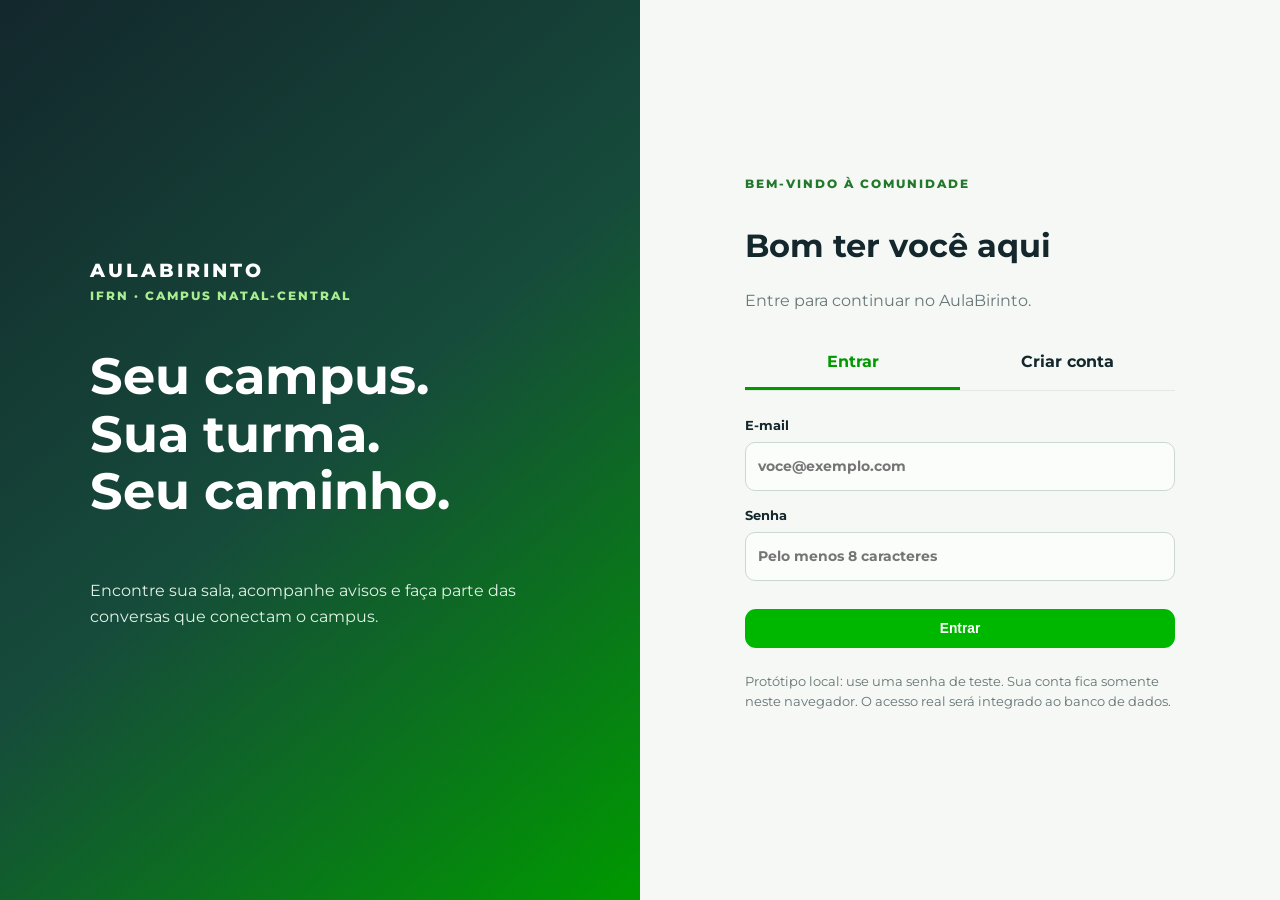
==== commit e4d149bf: "atualizar" ====
--- a/AulaBirinto_DIATINF_animado/index.html
+++ b/AulaBirinto_DIATINF_animado/index.html
@@ -11,6 +11,8 @@
 
     <link rel="stylesheet" href="css/styles.css">
     <link rel="stylesheet" href="css/animations.css">
+    <link rel="stylesheet" href="css/community.css">
+    <script src="js/community.js"></script>
 </head>
 
 <body>
@@ -105,7 +107,7 @@
 
             <article class="card">
                 <div class="card-icon">🔔</div>
-                <div class="metric">Ao vivo*</div>
+                <div class="metric">Ao vivo</div>
 
                 <h3>Mudanças de sala</h3>
 
@@ -184,7 +186,7 @@
                 </p>
 
                 <div class="notice">
-                    *Este site é um protótipo estático. Não há autenticação,
+                    *Este site usa contas e conversas locais neste navegador. Não há
                     validação em tempo real ou integração com o SUAP.
                 </div>
 
--- a/AulaBirinto_DIATINF_animado/css/community.css
+++ b/AulaBirinto_DIATINF_animado/css/community.css
@@ -0,0 +1,12 @@
+.auth-tabs{background:transparent;color:var(--ink)}
+.nav-inner a[aria-current="page"]{background:#214147;box-shadow:inset 0 -3px #68b92c}
+.user-chip button{border:0;background:none;color:var(--ink);font:inherit;cursor:pointer;text-decoration:underline}
+.community-heading{display:flex;justify-content:space-between;align-items:center;gap:20px}.community-heading .eyebrow,.auth-intro .eyebrow{color:#23782c}
+.community-grid{display:grid;grid-template-columns:minmax(0,1.4fr) minmax(280px,1fr);gap:24px;align-items:start}.community-grid .panel{margin-top:0}
+.form-grid select,.filters input,.filters select,.room-select{width:100%;border:1px solid #cbd8d0;border-radius:10px;padding:12px;font:inherit;background:#fbfdfb;color:var(--ink)}
+.filters{display:flex;gap:12px;margin:20px 0}.filters input{flex:2;min-width:0}.filters select{flex:1;min-width:0}
+.topic-row{display:flex;flex-direction:column;align-items:flex-start;gap:8px;width:100%;text-align:left;background:white;border:1px solid var(--line);border-radius:14px;padding:20px;margin:12px 0;cursor:pointer;color:var(--ink);font:inherit;overflow-wrap:anywhere}.topic-row:hover{border-color:var(--green)}
+small{color:#657477}.empty{text-align:center;padding:35px 15px;color:#657477}.user-text{white-space:pre-wrap;overflow-wrap:anywhere}.reply{border-top:1px solid var(--line);padding:16px 0}#topic-detail{scroll-margin-top:110px}#feedback{color:#9c281f;min-height:1.6em}#feedback:empty{min-height:0;margin:0}
+.chat-shell{max-width:900px;margin:auto}.chat-bar{display:flex;align-items:center;gap:16px;border-bottom:1px solid var(--line);padding-bottom:18px}.room-select{max-width:260px}.chat-log{height:410px;overflow-y:auto;padding:20px 6px;display:flex;flex-direction:column;gap:14px}.bubble{align-self:flex-start;max-width:85%;background:#f0f4ef;border-radius:14px 14px 14px 2px;padding:12px 18px}.bubble.mine{align-self:flex-end;background:#e1f6df;border-radius:14px 14px 2px 14px}.bubble p{margin:6px 0}.bubble small{font-size:.7rem}.message-compose{display:flex;gap:12px;align-items:end;border-top:1px solid var(--line);padding-top:16px}.message-compose label{flex:1}.message-compose textarea{min-height:75px}
+.auth-layout{min-height:100vh;display:grid;grid-template-columns:1fr 1fr}.auth-story{background:linear-gradient(140deg,#13272c,#164b3b,#009900);color:white;padding:clamp(30px,7vw,100px);display:flex;flex-direction:column;justify-content:center}.auth-story h1{font-size:clamp(2.2rem,4vw,3.8rem);line-height:1.12}.auth-story p{color:#e1f3e6;max-width:440px}.auth-brand{font-size:1.2rem;letter-spacing:3px;font-weight:800}.auth-main{display:flex;align-items:center;justify-content:center;padding:35px 24px}.auth-card{width:100%;max-width:430px}.auth-tabs{display:flex;border-bottom:1px solid var(--line);margin:24px 0}.auth-tabs a{flex:1;text-align:center;padding:12px;font-weight:700}.auth-tabs [aria-current]{border-bottom:3px solid var(--green);color:var(--green)}.auth-card h2{font-size:2rem;margin-bottom:8px}.auth-card .btn{width:100%}.local-note{font-size:.8rem;color:#657477;margin-top:24px}
+@media(max-width:760px){.community-grid,.auth-layout{grid-template-columns:1fr}.auth-story{padding:30px}.auth-story h1{font-size:2rem;margin:20px 0}.community-heading{align-items:start;flex-direction:column}.filters{flex-direction:column}.chat-log{height:360px}.message-compose{flex-direction:column;align-items:stretch}.bubble{max-width:95%}.chat-bar{flex-wrap:wrap}.brand{min-width:0}.user-chip{white-space:normal}}
